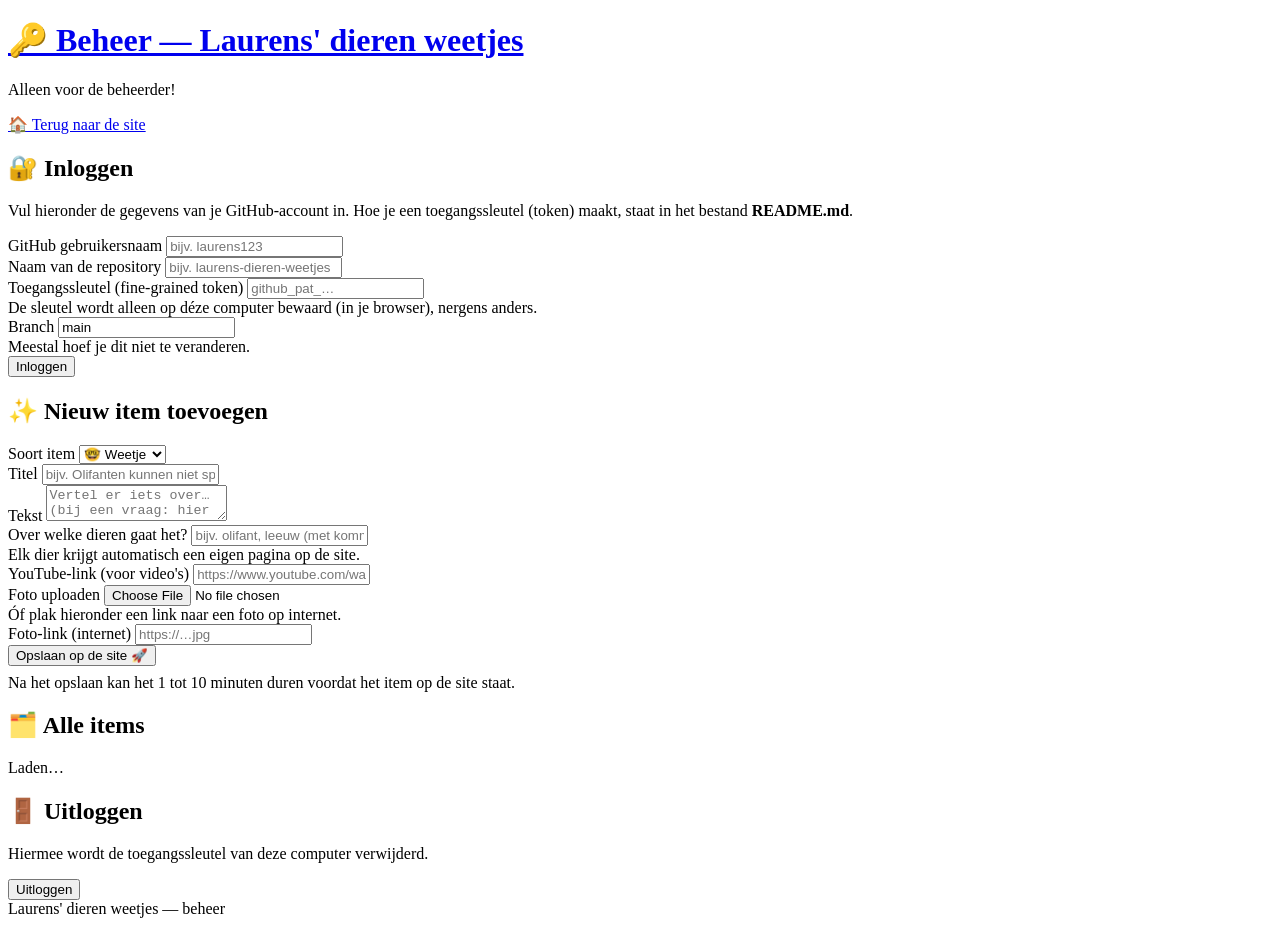
==== admin.html @ 6e00e2a5 "Add files via upload" ====
<!DOCTYPE html>
<html lang="nl">
<head>
  <meta charset="UTF-8">
  <meta name="viewport" content="width=device-width, initial-scale=1.0">
  <title>Beheer — Laurens' dieren weetjes</title>
  <link rel="icon" href="data:image/svg+xml,<svg xmlns='http://www.w3.org/2000/svg' viewBox='0 0 100 100'><text y='0.9em' font-size='90'>🔑</text></svg>">
  <link rel="preconnect" href="https://fonts.googleapis.com">
  <link href="https://fonts.googleapis.com/css2?family=Baloo+2:wght@600;800&family=Nunito:wght@400;700;800&display=swap" rel="stylesheet">
  <link rel="stylesheet" href="css/style.css">
</head>
<body>
  <header class="site-kop">
    <h1 class="logo"><a href="index.html">🔑 Beheer — Laurens' dieren weetjes</a></h1>
    <p class="slogan">Alleen voor de beheerder!</p>
    <nav class="hoofdnav">
      <a href="index.html">🏠 Terug naar de site</a>
    </nav>
  </header>

  <main>
    <div id="melding" class="melding"></div>

    <!-- ===== Inloggen ===== -->
    <section id="login-paneel" class="beheer-paneel">
      <h2>🔐 Inloggen</h2>
      <p>Vul hieronder de gegevens van je GitHub-account in. Hoe je een
        toegangssleutel (token) maakt, staat in het bestand <strong>README.md</strong>.</p>
      <div class="veld">
        <label for="in-owner">GitHub gebruikersnaam</label>
        <input type="text" id="in-owner" placeholder="bijv. laurens123">
      </div>
      <div class="veld">
        <label for="in-repo">Naam van de repository</label>
        <input type="text" id="in-repo" placeholder="bijv. laurens-dieren-weetjes">
      </div>
      <div class="veld">
        <label for="in-token">Toegangssleutel (fine-grained token)</label>
        <input type="password" id="in-token" placeholder="github_pat_…">
        <div class="hint">De sleutel wordt alleen op déze computer bewaard (in je browser), nergens anders.</div>
      </div>
      <div class="veld">
        <label for="in-branch">Branch</label>
        <input type="text" id="in-branch" value="main">
        <div class="hint">Meestal hoef je dit niet te veranderen.</div>
      </div>
      <button class="knop" id="knop-login">Inloggen</button>
    </section>

    <!-- ===== Dashboard ===== -->
    <div id="dashboard" class="verborgen">

      <section class="beheer-paneel">
        <h2>✨ Nieuw item toevoegen</h2>
        <div class="veld">
          <label for="nw-type">Soort item</label>
          <select id="nw-type">
            <option value="weetje">🤓 Weetje</option>
            <option value="nieuws">📰 Nieuws</option>
            <option value="vraag">❓ Vraag</option>
            <option value="video">🎬 Video</option>
            <option value="foto">📸 Foto</option>
          </select>
        </div>
        <div class="veld">
          <label for="nw-titel">Titel</label>
          <input type="text" id="nw-titel" placeholder="bijv. Olifanten kunnen niet springen!">
        </div>
        <div class="veld">
          <label for="nw-tekst">Tekst</label>
          <textarea id="nw-tekst" placeholder="Vertel er iets over… (bij een vraag: hier komt het antwoord)"></textarea>
        </div>
        <div class="veld">
          <label for="nw-dieren">Over welke dieren gaat het?</label>
          <input type="text" id="nw-dieren" placeholder="bijv. olifant, leeuw (met komma's ertussen)">
          <div class="hint">Elk dier krijgt automatisch een eigen pagina op de site.</div>
        </div>
        <div class="veld" id="veld-video">
          <label for="nw-video">YouTube-link (voor video's)</label>
          <input type="url" id="nw-video" placeholder="https://www.youtube.com/watch?v=…">
        </div>
        <div class="veld">
          <label for="nw-foto-bestand">Foto uploaden</label>
          <input type="file" id="nw-foto-bestand" accept="image/*">
          <div class="hint">Óf plak hieronder een link naar een foto op internet.</div>
        </div>
        <div class="veld">
          <label for="nw-foto-url">Foto-link (internet)</label>
          <input type="url" id="nw-foto-url" placeholder="https://…jpg">
        </div>
        <button class="knop" id="knop-opslaan">Opslaan op de site 🚀</button>
        <div class="hint" style="margin-top:.5rem">
          Na het opslaan kan het 1 tot 10 minuten duren voordat het item op de site staat.
        </div>
      </section>

      <section class="beheer-paneel">
        <h2>🗂️ Alle items</h2>
        <div id="item-lijst">Laden…</div>
      </section>

      <section class="beheer-paneel">
        <h2>🚪 Uitloggen</h2>
        <p>Hiermee wordt de toegangssleutel van deze computer verwijderd.</p>
        <button class="knop rood" id="knop-uitloggen">Uitloggen</button>
      </section>
    </div>
  </main>

  <footer class="site-voet">Laurens' dieren weetjes — beheer</footer>

  <script src="js/app.js"></script>
  <script src="js/admin.js"></script>
</body>
</html>
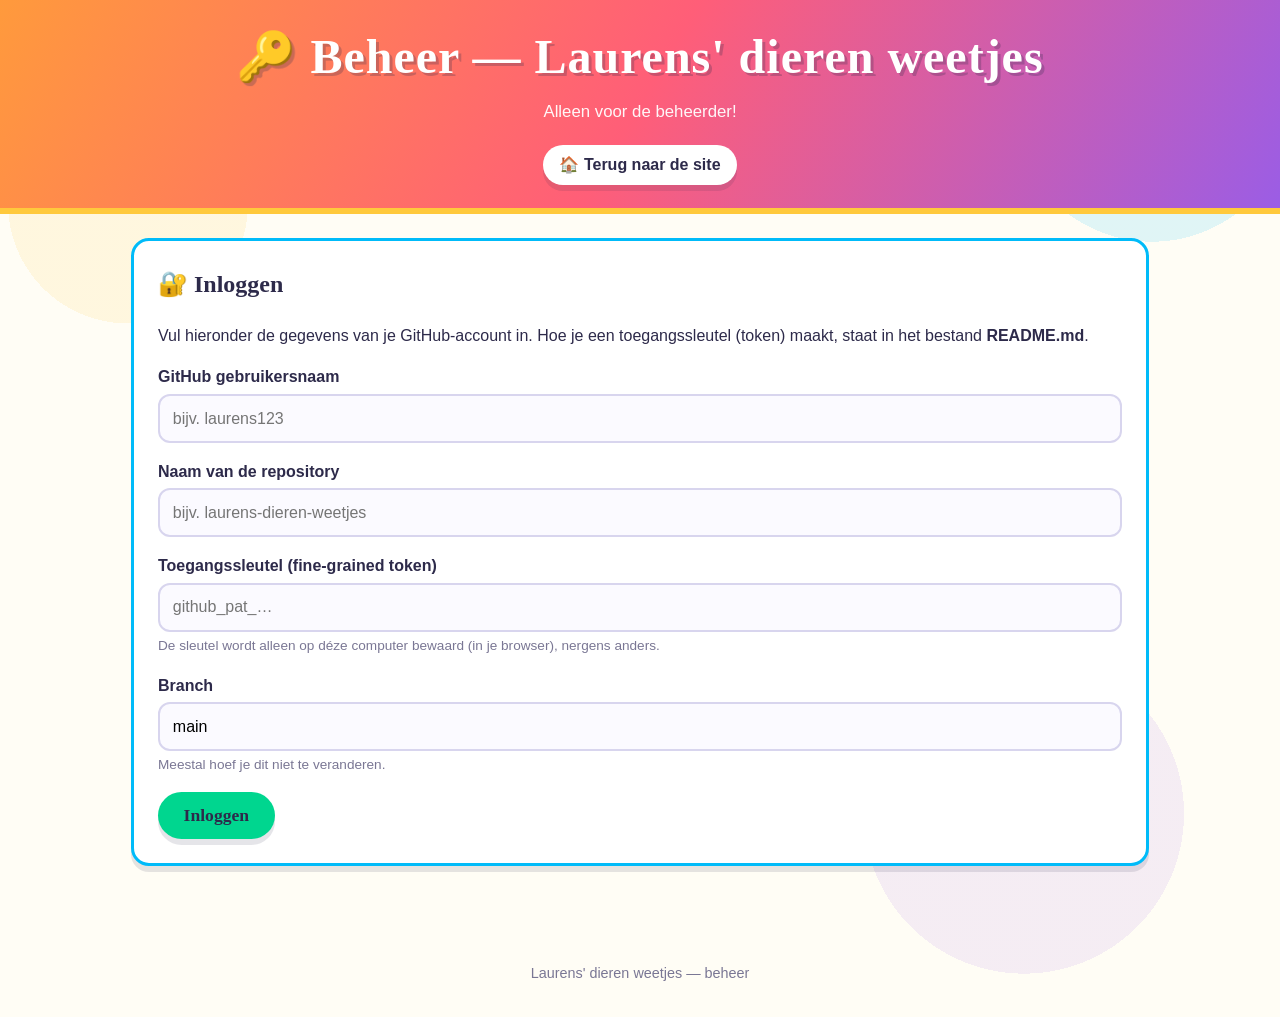
==== commit d861961b: "Cache-busting versienummer op scripts en duidelijke foutmelding bij geblokkeerde verbinding Co-Autho" ====
--- a/admin.html
+++ b/admin.html
@@ -109,7 +109,7 @@
 
   <footer class="site-voet">Laurens' dieren weetjes — beheer</footer>
 
-  <script src="js/app.js"></script>
-  <script src="js/admin.js"></script>
+  <script src="js/app.js?v=3"></script>
+  <script src="js/admin.js?v=3"></script>
 </body>
 </html>
--- a/css/style.css
+++ b/css/style.css
@@ -0,0 +1,329 @@
+/* ===== Laurens' dieren weetjes — stijl ===== */
+
+:root {
+  --geel: #ffc93c;
+  --oranje: #ff9a3c;
+  --roze: #ff5e78;
+  --paars: #9b5de5;
+  --blauw: #00bbf9;
+  --groen: #00d68f;
+  --rood: #ff5252;
+  --inkt: #2d2a4a;
+  --papier: #fffdf5;
+  --kaart: #ffffff;
+  --schaduw: 0 6px 0 rgba(45, 42, 74, 0.12);
+}
+
+* { box-sizing: border-box; }
+
+body {
+  margin: 0;
+  font-family: "Nunito", "Segoe UI", sans-serif;
+  background: var(--papier);
+  background-image:
+    radial-gradient(circle at 10% 20%, rgba(255, 201, 60, .12) 0 120px, transparent 120px),
+    radial-gradient(circle at 90% 10%, rgba(0, 187, 249, .12) 0 140px, transparent 140px),
+    radial-gradient(circle at 80% 80%, rgba(155, 93, 229, .10) 0 160px, transparent 160px);
+  color: var(--inkt);
+  line-height: 1.6;
+}
+
+h1, h2, h3, .logo { font-family: "Baloo 2", "Comic Sans MS", cursive; }
+
+/* ===== Kop ===== */
+header.site-kop {
+  background: linear-gradient(120deg, var(--oranje), var(--roze) 50%, var(--paars));
+  padding: 1.2rem 1rem 0.4rem;
+  text-align: center;
+  color: white;
+  border-bottom: 6px solid var(--geel);
+}
+
+.logo {
+  font-size: clamp(1.8rem, 5vw, 3rem);
+  margin: 0;
+  text-shadow: 3px 3px 0 rgba(45, 42, 74, 0.25);
+  letter-spacing: 1px;
+}
+
+.logo a { color: white; text-decoration: none; }
+
+.slogan {
+  margin: 0.2rem 0 0.8rem;
+  font-size: 1.05rem;
+  opacity: 0.95;
+}
+
+/* ===== Navigatie ===== */
+nav.hoofdnav {
+  display: flex;
+  flex-wrap: wrap;
+  justify-content: center;
+  gap: 0.5rem;
+  padding: 0.4rem 0 1rem;
+}
+
+nav.hoofdnav a {
+  background: white;
+  color: var(--inkt);
+  text-decoration: none;
+  font-weight: 800;
+  padding: 0.45rem 1rem;
+  border-radius: 999px;
+  box-shadow: var(--schaduw);
+  transition: transform .15s ease;
+  font-size: 1rem;
+}
+
+nav.hoofdnav a:hover { transform: translateY(-3px) rotate(-2deg); }
+nav.hoofdnav a.actief { background: var(--geel); }
+
+/* ===== Inhoud ===== */
+main {
+  max-width: 1050px;
+  margin: 0 auto;
+  padding: 1.5rem 1rem 3rem;
+}
+
+.pagina-titel {
+  font-size: clamp(1.6rem, 4vw, 2.4rem);
+  margin: 0.5rem 0 1rem;
+}
+
+.sectie-kop {
+  display: flex;
+  align-items: baseline;
+  gap: .75rem;
+  margin: 2rem 0 0.8rem;
+}
+
+.sectie-kop h2 { margin: 0; font-size: 1.6rem; }
+
+.sectie-kop a.meer {
+  font-weight: 800;
+  color: var(--roze);
+  text-decoration: none;
+}
+.sectie-kop a.meer:hover { text-decoration: underline; }
+
+/* ===== Kaarten ===== */
+.kaarten {
+  display: grid;
+  grid-template-columns: repeat(auto-fill, minmax(280px, 1fr));
+  gap: 1.2rem;
+}
+
+.kaart {
+  background: var(--kaart);
+  border-radius: 18px;
+  box-shadow: var(--schaduw);
+  overflow: hidden;
+  display: flex;
+  flex-direction: column;
+  border: 3px solid transparent;
+  transition: transform .15s ease;
+}
+
+.kaart:hover { transform: translateY(-4px); }
+
+.kaart.type-weetje { border-color: var(--geel); }
+.kaart.type-nieuws { border-color: var(--blauw); }
+.kaart.type-vraag  { border-color: var(--paars); }
+.kaart.type-video  { border-color: var(--rood); }
+.kaart.type-foto   { border-color: var(--groen); }
+
+.kaart .badge {
+  align-self: flex-start;
+  margin: 0.8rem 0 0 0.9rem;
+  font-weight: 800;
+  font-size: .8rem;
+  padding: 0.15rem 0.7rem;
+  border-radius: 999px;
+  color: var(--inkt);
+}
+
+.type-weetje .badge { background: var(--geel); }
+.type-nieuws .badge { background: var(--blauw); color: white; }
+.type-vraag  .badge { background: var(--paars); color: white; }
+.type-video  .badge { background: var(--rood); color: white; }
+.type-foto   .badge { background: var(--groen); }
+
+.kaart h3 {
+  margin: 0.4rem 0.9rem 0.2rem;
+  font-size: 1.25rem;
+  line-height: 1.3;
+}
+
+.kaart .tekst { margin: 0 0.9rem 0.6rem; flex: 1; }
+
+.kaart img.item-foto {
+  width: 100%;
+  max-height: 260px;
+  object-fit: cover;
+  display: block;
+  margin-top: .5rem;
+}
+
+.kaart .video-wrap {
+  position: relative;
+  padding-top: 56.25%;
+  margin-top: .5rem;
+}
+
+.kaart .video-wrap iframe {
+  position: absolute;
+  inset: 0;
+  width: 100%;
+  height: 100%;
+  border: 0;
+}
+
+.kaart .voet {
+  display: flex;
+  flex-wrap: wrap;
+  align-items: center;
+  gap: 0.4rem;
+  padding: 0.6rem 0.9rem 0.8rem;
+  font-size: 0.85rem;
+}
+
+.kaart .datum { color: #7a7794; margin-left: auto; }
+
+a.dier-chip {
+  background: #f1eeff;
+  border: 2px solid var(--paars);
+  color: var(--inkt);
+  border-radius: 999px;
+  padding: 0.05rem 0.65rem;
+  text-decoration: none;
+  font-weight: 800;
+}
+a.dier-chip:hover { background: var(--paars); color: white; }
+
+/* ===== Dieren-overzicht ===== */
+.dieren-grid {
+  display: grid;
+  grid-template-columns: repeat(auto-fill, minmax(150px, 1fr));
+  gap: 1rem;
+}
+
+a.dier-tegel {
+  background: white;
+  border-radius: 18px;
+  box-shadow: var(--schaduw);
+  text-align: center;
+  padding: 1.2rem 0.5rem;
+  text-decoration: none;
+  color: var(--inkt);
+  border: 3px solid var(--geel);
+  transition: transform .15s ease;
+}
+
+a.dier-tegel:hover { transform: translateY(-4px) rotate(2deg); }
+
+.dier-tegel .emoji { font-size: 3rem; display: block; }
+.dier-tegel .naam { font-weight: 800; font-size: 1.15rem; }
+.dier-tegel .aantal { font-size: .85rem; color: #7a7794; }
+
+/* ===== Lege staat / hero ===== */
+.leeg {
+  background: white;
+  border-radius: 18px;
+  padding: 2rem;
+  text-align: center;
+  box-shadow: var(--schaduw);
+  font-size: 1.1rem;
+}
+
+.hero {
+  background: white;
+  border-radius: 22px;
+  box-shadow: var(--schaduw);
+  border: 3px dashed var(--roze);
+  padding: 1.2rem 1.5rem;
+  margin-bottom: 1rem;
+  font-size: 1.1rem;
+}
+
+/* ===== Voet ===== */
+footer.site-voet {
+  text-align: center;
+  padding: 1.5rem 1rem 2rem;
+  color: #7a7794;
+  font-size: 0.9rem;
+}
+
+footer.site-voet a { color: #7a7794; }
+
+/* ===== Beheer (admin) ===== */
+.beheer-paneel {
+  background: white;
+  border-radius: 18px;
+  box-shadow: var(--schaduw);
+  padding: 1.5rem;
+  margin-bottom: 1.5rem;
+  border: 3px solid var(--blauw);
+}
+
+.beheer-paneel h2 { margin-top: 0; }
+
+.veld { margin-bottom: 1rem; }
+
+.veld label { display: block; font-weight: 800; margin-bottom: 0.25rem; }
+
+.veld input[type="text"],
+.veld input[type="password"],
+.veld input[type="url"],
+.veld select,
+.veld textarea {
+  width: 100%;
+  padding: 0.6rem 0.8rem;
+  border: 2px solid #d8d5ee;
+  border-radius: 12px;
+  font: inherit;
+  background: #fbfaff;
+}
+
+.veld textarea { min-height: 110px; resize: vertical; }
+
+.veld .hint { font-size: 0.85rem; color: #7a7794; margin-top: 0.2rem; }
+
+button.knop {
+  font: inherit;
+  font-weight: 800;
+  font-family: "Baloo 2", cursive;
+  font-size: 1.1rem;
+  background: var(--groen);
+  color: var(--inkt);
+  border: 0;
+  border-radius: 999px;
+  padding: 0.6rem 1.6rem;
+  cursor: pointer;
+  box-shadow: var(--schaduw);
+  transition: transform .15s ease;
+}
+
+button.knop:hover { transform: translateY(-2px); }
+button.knop:disabled { opacity: 0.5; cursor: wait; transform: none; }
+button.knop.rood { background: var(--rood); color: white; }
+button.knop.klein { font-size: 0.9rem; padding: 0.3rem 0.9rem; box-shadow: none; }
+
+.melding {
+  border-radius: 12px;
+  padding: 0.8rem 1rem;
+  margin: 1rem 0;
+  font-weight: 700;
+  display: none;
+}
+.melding.ok { display: block; background: #dcfff1; border: 2px solid var(--groen); }
+.melding.fout { display: block; background: #ffe3e3; border: 2px solid var(--rood); }
+
+table.item-lijst { width: 100%; border-collapse: collapse; }
+table.item-lijst td, table.item-lijst th {
+  padding: 0.5rem 0.6rem;
+  border-bottom: 2px solid #f0eefa;
+  text-align: left;
+  font-size: 0.95rem;
+}
+
+.verborgen { display: none !important; }
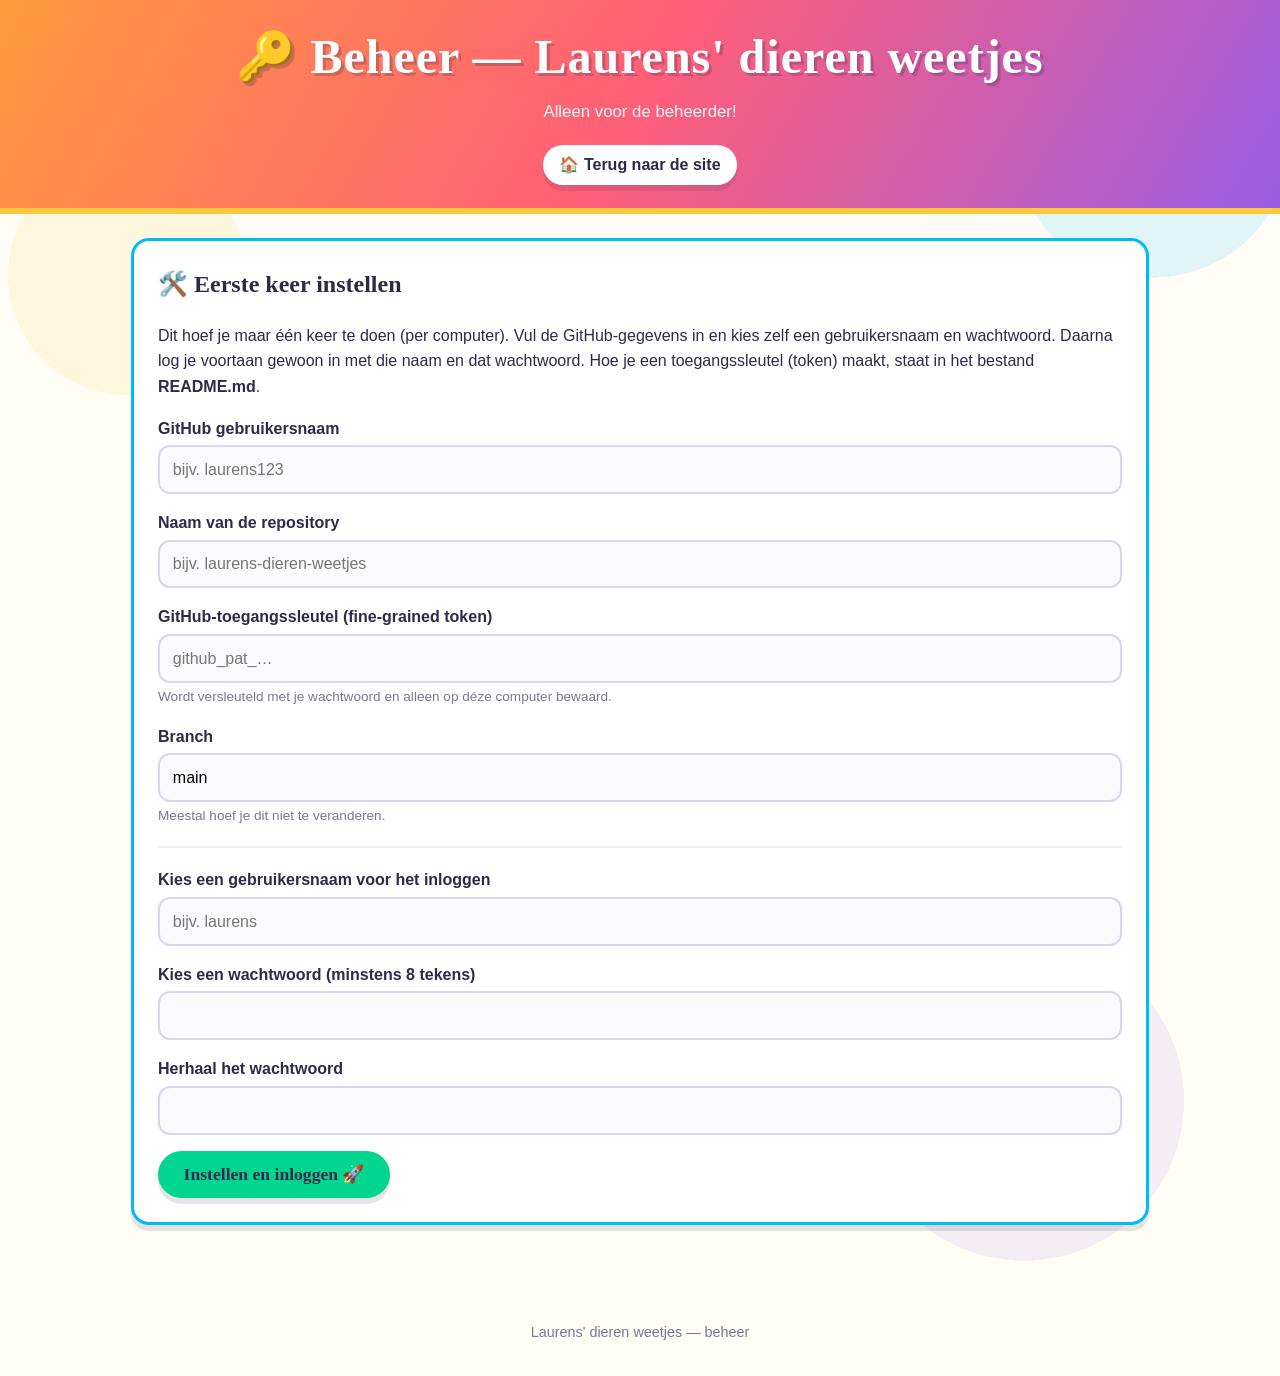
==== commit 1c3ae74f: "Beheerder logt in met gebruikersnaam en wachtwoord (token versleuteld in browser) Co-Authored-By: Cl" ====
--- a/admin.html
+++ b/admin.html
@@ -21,30 +21,64 @@
   <main>
     <div id="melding" class="melding"></div>
 
-    <!-- ===== Inloggen ===== -->
-    <section id="login-paneel" class="beheer-paneel">
+    <!-- ===== Inloggen (terugkerende beheerder) ===== -->
+    <section id="login-paneel" class="beheer-paneel verborgen">
       <h2>🔐 Inloggen</h2>
-      <p>Vul hieronder de gegevens van je GitHub-account in. Hoe je een
-        toegangssleutel (token) maakt, staat in het bestand <strong>README.md</strong>.</p>
       <div class="veld">
-        <label for="in-owner">GitHub gebruikersnaam</label>
-        <input type="text" id="in-owner" placeholder="bijv. laurens123">
+        <label for="in-naam">Gebruikersnaam</label>
+        <input type="text" id="in-naam" autocomplete="username">
       </div>
       <div class="veld">
-        <label for="in-repo">Naam van de repository</label>
-        <input type="text" id="in-repo" placeholder="bijv. laurens-dieren-weetjes">
+        <label for="in-ww">Wachtwoord</label>
+        <input type="password" id="in-ww" autocomplete="current-password">
+      </div>
+      <button class="knop" id="knop-login">Inloggen</button>
+      <p class="hint" style="margin-top:1rem">
+        Wachtwoord vergeten, of log je in op een nieuwe computer?
+        <a href="#" id="link-reset">Stel de beheerpagina opnieuw in</a>
+        (daar heb je de GitHub-toegangssleutel weer voor nodig).
+      </p>
+    </section>
+
+    <!-- ===== Eerste keer instellen ===== -->
+    <section id="setup-paneel" class="beheer-paneel verborgen">
+      <h2>🛠️ Eerste keer instellen</h2>
+      <p>Dit hoef je maar één keer te doen (per computer). Vul de GitHub-gegevens
+        in en kies zelf een gebruikersnaam en wachtwoord. Daarna log je voortaan
+        gewoon in met die naam en dat wachtwoord. Hoe je een toegangssleutel
+        (token) maakt, staat in het bestand <strong>README.md</strong>.</p>
+      <div class="veld">
+        <label for="su-owner">GitHub gebruikersnaam</label>
+        <input type="text" id="su-owner" placeholder="bijv. laurens123">
       </div>
       <div class="veld">
-        <label for="in-token">Toegangssleutel (fine-grained token)</label>
-        <input type="password" id="in-token" placeholder="github_pat_…">
-        <div class="hint">De sleutel wordt alleen op déze computer bewaard (in je browser), nergens anders.</div>
+        <label for="su-repo">Naam van de repository</label>
+        <input type="text" id="su-repo" placeholder="bijv. laurens-dieren-weetjes">
       </div>
       <div class="veld">
-        <label for="in-branch">Branch</label>
-        <input type="text" id="in-branch" value="main">
+        <label for="su-token">GitHub-toegangssleutel (fine-grained token)</label>
+        <input type="password" id="su-token" placeholder="github_pat_…">
+        <div class="hint">Wordt versleuteld met je wachtwoord en alleen op déze computer bewaard.</div>
+      </div>
+      <div class="veld">
+        <label for="su-branch">Branch</label>
+        <input type="text" id="su-branch" value="main">
         <div class="hint">Meestal hoef je dit niet te veranderen.</div>
       </div>
-      <button class="knop" id="knop-login">Inloggen</button>
+      <hr style="border:none;border-top:2px solid #f0eefa;margin:1.2rem 0">
+      <div class="veld">
+        <label for="su-naam">Kies een gebruikersnaam voor het inloggen</label>
+        <input type="text" id="su-naam" placeholder="bijv. laurens" autocomplete="username">
+      </div>
+      <div class="veld">
+        <label for="su-ww1">Kies een wachtwoord (minstens 8 tekens)</label>
+        <input type="password" id="su-ww1" autocomplete="new-password">
+      </div>
+      <div class="veld">
+        <label for="su-ww2">Herhaal het wachtwoord</label>
+        <input type="password" id="su-ww2" autocomplete="new-password">
+      </div>
+      <button class="knop" id="knop-setup">Instellen en inloggen 🚀</button>
     </section>
 
     <!-- ===== Dashboard ===== -->
@@ -101,7 +135,7 @@
 
       <section class="beheer-paneel">
         <h2>🚪 Uitloggen</h2>
-        <p>Hiermee wordt de toegangssleutel van deze computer verwijderd.</p>
+        <p>Tot je weer inlogt met je gebruikersnaam en wachtwoord.</p>
         <button class="knop rood" id="knop-uitloggen">Uitloggen</button>
       </section>
     </div>
@@ -109,7 +143,7 @@
 
   <footer class="site-voet">Laurens' dieren weetjes — beheer</footer>
 
-  <script src="js/app.js?v=3"></script>
-  <script src="js/admin.js?v=3"></script>
+  <script src="js/app.js?v=4"></script>
+  <script src="js/admin.js?v=4"></script>
 </body>
 </html>
